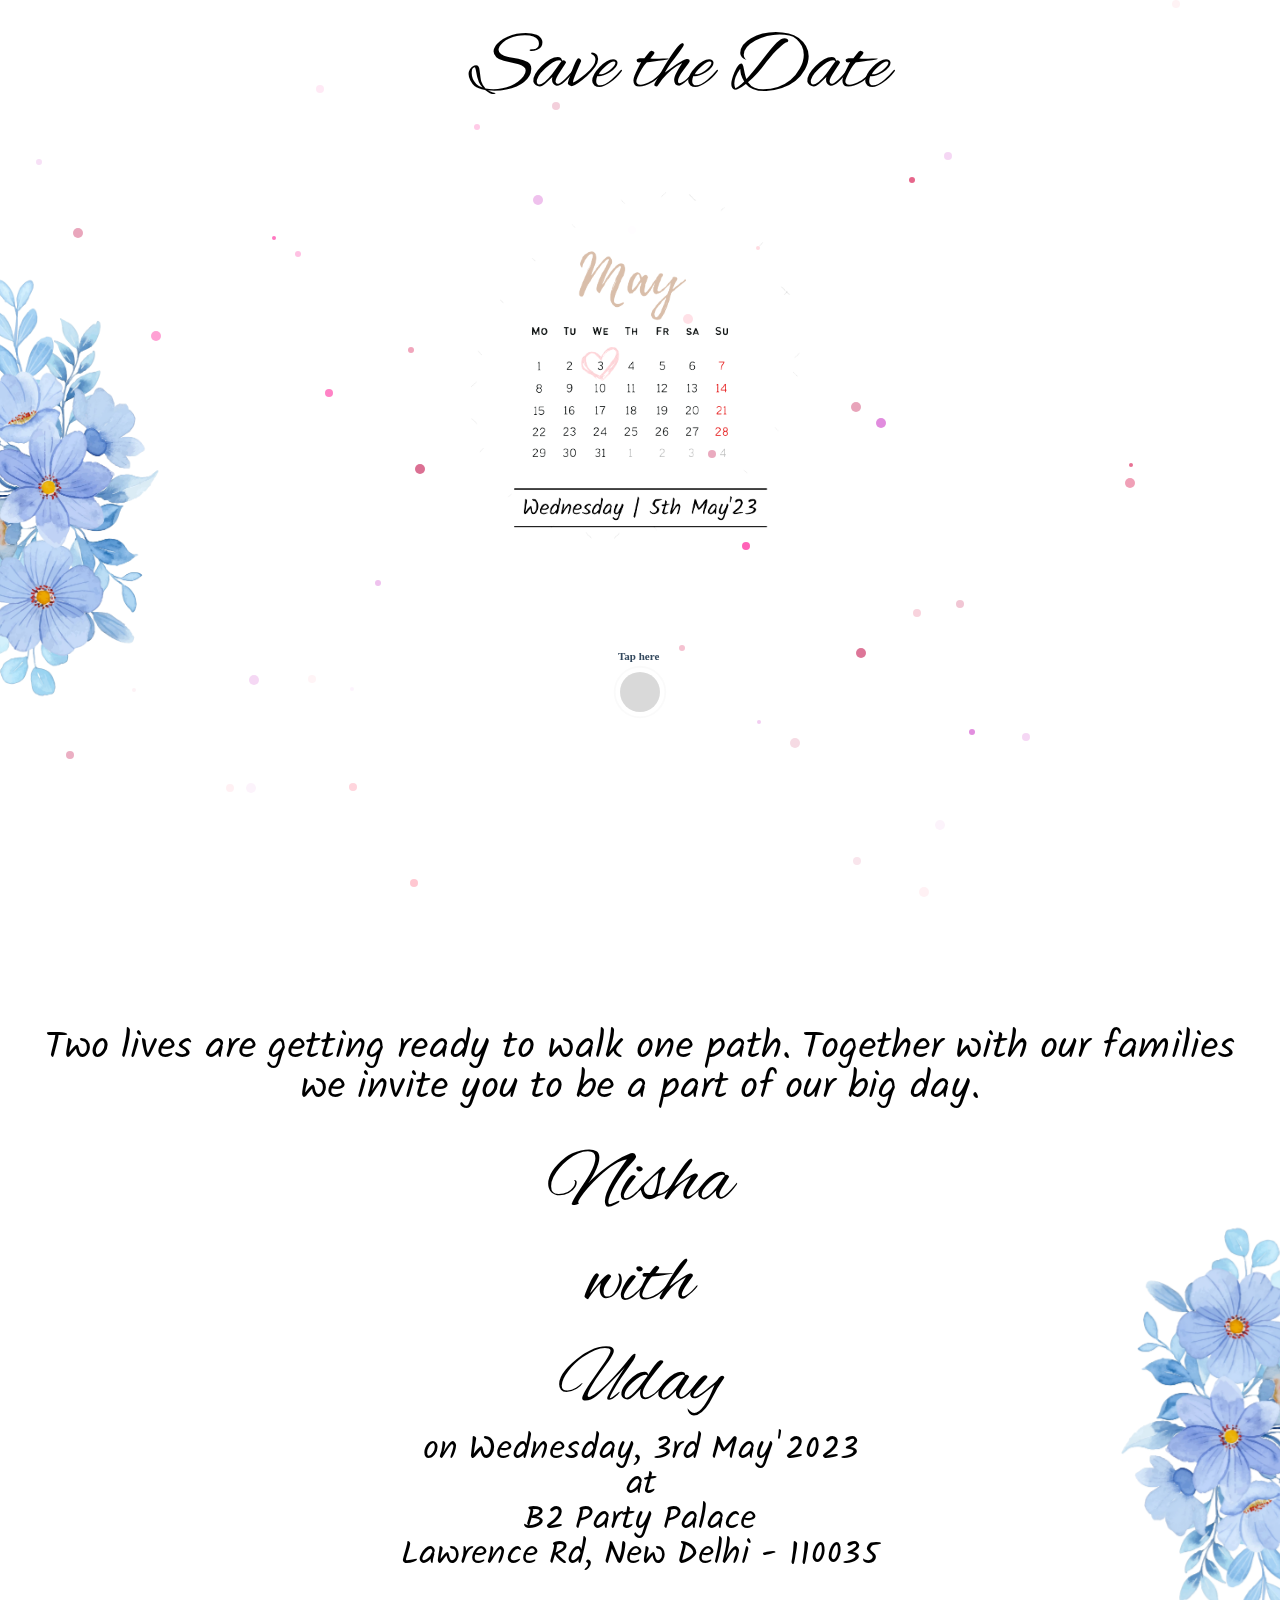
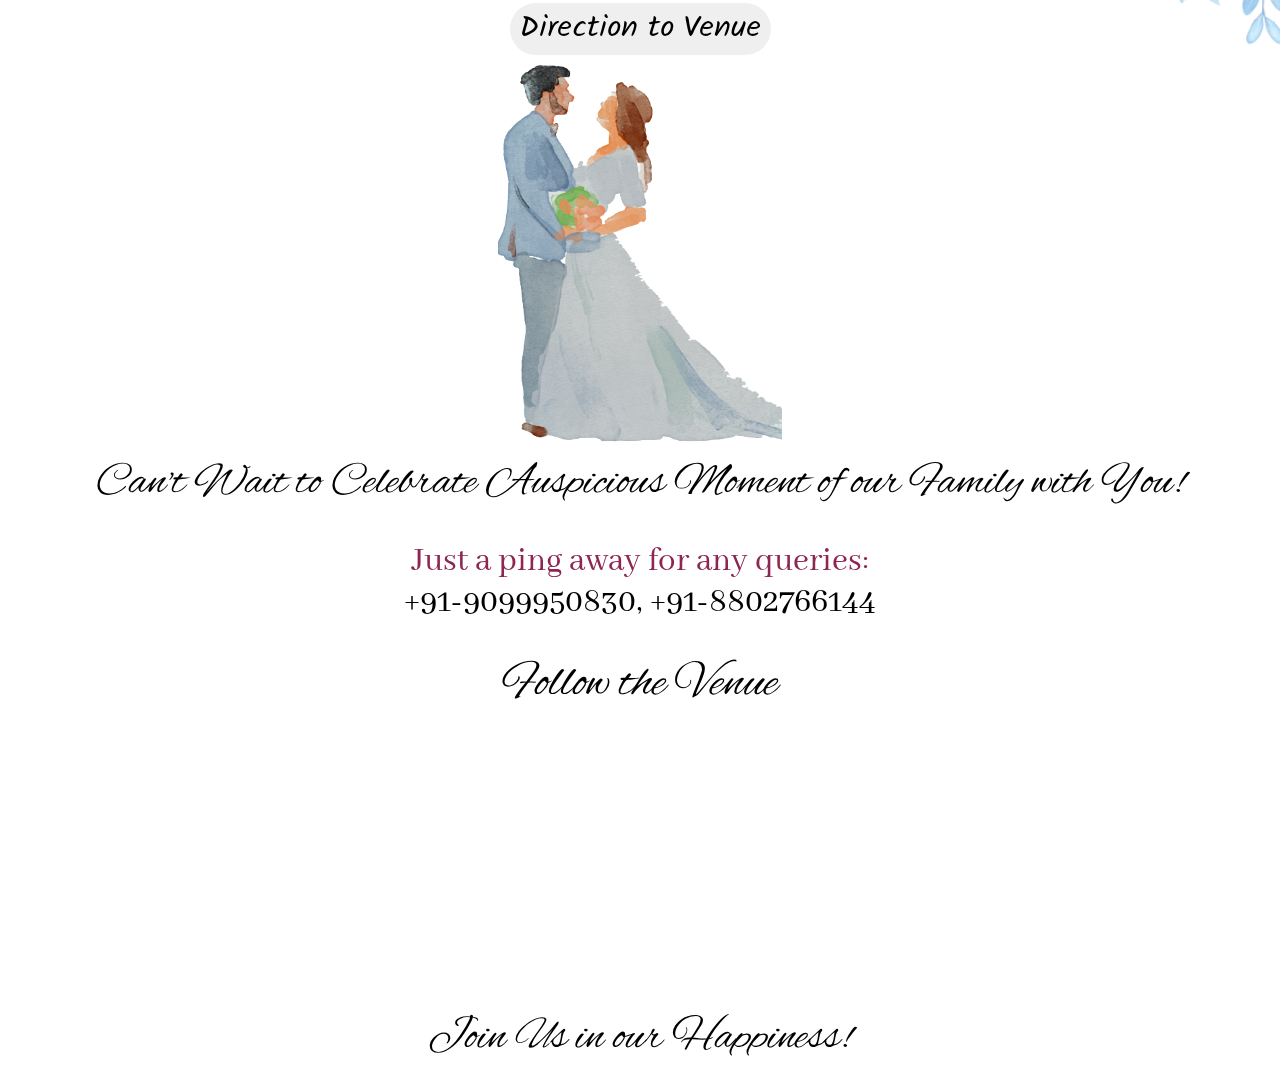
==== index.html @ 8abac155 "Add files via upload" ====
<html lang="en">
<head>
    <meta charset="UTF-8">
    <meta http-equiv="X-UA-Compatible" content="IE=edge">
    <meta name="viewport" content="width=device-width, initial-scale=1" />
   <meta property="og:image" content="https://raw.githubusercontent.com/Shitijdua/kanika-amber/main/couple-image-new.jpeg" />

    <link rel="stylesheet" href="style.css">
    <link rel="stylesheet" href="https://cdnjs.cloudflare.com/ajax/libs/font-awesome/4.7.0/css/font-awesome.min.css">
    <link rel="icon" type="image/x-icon" href="favicon.png">

    <title>Wedding Invitation - Uday & Nisha | May 3</title>

</head>
<body>

   <!-- <audio id="myaudio" class="audio" autoplay src="Kesariya-withoutdialogue.mp3" type = "mp3" > </audio> -->

<canvas id="world" style="z-index: -1; height:100vh;"></canvas>
<div class="container" style="position: absolute; top: 0;">

    <div class="main">
        <img class="f1" src="flowral.png" alt="">
        <img class="f2" src="flowral.png" alt="">
        
        <div class = "full-screen">
            <br>
            <br>
            <br>
            <div class="save-the-date">Save the Date</div> 
            <img class="calendar" src="may.png" width="1000"></img>
            <div>
                <a href="#twoLives">
                    <svg version="1.1" style="width: 80px; height: auto; margin-top: 1.5rem;"
                        xmlns="http://www.w3.org/2000/svg" xmlns:xlink="http://www.w3.org/1999/xlink" xmlns:a="http://ns.adobe.com/AdobeSVGViewerExtensions/3.0/"
                        x="0px" y="0px" width="400px" height="500px" viewBox="0 0 400 500" style="enable-background:new 0 0 455 455;"
                        xml:space="preserve">
                    <style type="text/css">
                        .st0{opacity:0.15;fill:#000}
                        .st1{opacity:0.15;fill:none;stroke:#000000;stroke-width:10;stroke-miterlimit:10;}
    
                    .text {
                    animation: bounce 1s linear infinite;
                    }
    
                    @keyframes bounce {
                    10% {
                        transform: translateY(-10px)
                    }
                    70% {
                        transform: translateY(0)
                    }
                    }
    
                    </style>
                    <defs>
                    </defs>
                    <circle class="st0" cx="200" cy="230" r="100"/>
                    <circle class="st1" cx="200" cy="230" r="105">
                            <animate attributeName="r" from="105" to="130" begin="0s" dur="1s" repeatCount="indefinite"/>
                            <animate attributeName="opacity"
                                from="0.15"
                                to="0"
                                dur="1s"
                                begin="0s"
                                repeatCount="indefinite"
                                fill="freeze" 
                                id="circ-anim"
                        />
                    </circle>
                    <text class="text" x="90" y="70" 
                            style="fill: #34495e;"
                            font-family="Helvetica Neue" 
                            font-weight="bold"
                            font-size="55">
                        Tap here
                    </text>
                    </svg>
                </a>
            </div>
        </div>


        <div class="two-lives" id="twoLives" style="margin-top: 16rem;">
            <p style="padding: 2%;" class="walk">Two lives are getting ready to walk one path. Together with our families we invite you to be a part of our big day.</p> <br>
            
            <div >
                <div class="groom-and-bride">Nisha</div>
                <div class="groom-and-bride" >with</div> 
                <div class="groom-and-bride">Uday</div></div> <br>
            
            <div class="loc">
                <p class="date-loc">on Wednesday, 3rd May'2023</p> <br>
                <p class="at">at</p> <br>
                <p class="banquet">B2 Party Palace</p>
                <p class="banquet">Lawrence Rd, New Delhi - 110035</p>
                <a href = "https://goo.gl/maps/zfRZH5pbHFaQh6pB6" target="_blank"> <button class="download-invitation">Direction to Venue</button></a> 
            </div>
        </div>
        

        <div>
            <div class="couple-image-and-text"></div>
            <img class="couple-img" src="couple-nobg.png" alt="">
            <div><span class="celebrate">Can't Wait to Celebrate Auspicious Moment of our Family with You!</span></div>
        
            <div class="ping-and-mob"> <br><br>
                <span class="ping">Just a ping away for any queries:</span> <br><br>
                <span class="mob"><a href = "tel:9099950830">+91-9099950830</a>, <a href = "tel:8802766144">+91-8802766144</a></span>
            </div>
        
        
            <div class="follow-the-venue">
                <div class="heading">Follow the Venue </div>
                <iframe src="https://www.google.com/maps/embed?pb=!1m18!1m12!1m3!1d3500.2308329483344!2d77.14496131474615!3d28.682740788558274!2m3!1f0!2f0!3f0!3m2!1i1024!2i768!4f13.1!3m3!1m2!1s0x390d03b4d8ebf6db%3A0x9a99332c754132c2!2sB2%20Party%20Palace!5e0!3m2!1sen!2sin!4v1680636793071!5m2!1sen!2sin" width="300" height="250" style="border:0;" allowfullscreen="" loading="lazy" referrerpolicy="no-referrer-when-downgrade"></iframe>
                <span class="happiness">Join Us in our Happiness!</span>
            </div> 
        </div>

    </div>
</div>



<script src="index.min.js"></script>

<script>


(function() {
  var COLORS, Confetti, NUM_CONFETTI, PI_2, canvas, confetti, context, drawCircle, i, range, resizeWindow, xpos;

  NUM_CONFETTI = 50;

  COLORS = [[218, 112, 214], [222, 49, 99], [219,112,147], [255,20,147], [255,192,203]];

  PI_2 = 2 * Math.PI;

  canvas = document.getElementById("world");

  context = canvas.getContext("2d");

  window.w = 0;

  window.h = 0;

  resizeWindow = function() {
    window.w = canvas.width = window.innerWidth;
    return window.h = canvas.height = window.innerHeight;
  };

  window.addEventListener('resize', resizeWindow, false);

  window.onload = function() {
    return setTimeout(resizeWindow, 0);
  };

  range = function(a, b) {
    return (b - a) * Math.random() + a;
  };

  drawCircle = function(x, y, r, style) {
    context.beginPath();
    context.arc(x, y, r, 0, PI_2, false);
    context.fillStyle = style;
    return context.fill();
  };

  xpos = 0.5;

  document.onmousemove = function(e) {
    return xpos = e.pageX / w;
  };

  window.requestAnimationFrame = (function() {
    return window.requestAnimationFrame || window.webkitRequestAnimationFrame || window.mozRequestAnimationFrame || window.oRequestAnimationFrame || window.msRequestAnimationFrame || function(callback) {
      return window.setTimeout(callback, 1000 / 60);
    };
  })();

  Confetti = (function() {
    function Confetti() {
      this.style = COLORS[~~range(0, 5)];
      this.rgb = "rgba(" + this.style[0] + "," + this.style[1] + "," + this.style[2];
      this.r = ~~range(2, 6);
      this.r2 = 2 * this.r;
      this.replace();
    }

    Confetti.prototype.replace = function() {
      this.opacity = 0;
      this.dop = 0.03 * range(1, 4);
      this.x = range(-this.r2, w - this.r2);
      this.y = range(-20, h - this.r2);
      this.xmax = w - this.r;
      this.ymax = h - this.r;
      this.vx = range(0, 2) + 8 * xpos - 5;
      return this.vy = 0.7 * this.r + range(-1, 1);
    };

    Confetti.prototype.draw = function() {
      var _ref;
      this.x += this.vx;
      this.y += this.vy;
      this.opacity += this.dop;
      if (this.opacity > 1) {
        this.opacity = 1;
        this.dop *= -1;
      }
      if (this.opacity < 0 || this.y > this.ymax) {
        this.replace();
      }
      if (!((0 < (_ref = this.x) && _ref < this.xmax))) {
        this.x = (this.x + this.xmax) % this.xmax;
      }
      return drawCircle(~~this.x, ~~this.y, this.r, this.rgb + "," + this.opacity + ")");
    };

    return Confetti;

  })();

  confetti = (function() {
    var _i, _results;
    _results = [];
    for (i = _i = 1; 1 <= NUM_CONFETTI ? _i <= NUM_CONFETTI : _i >= NUM_CONFETTI; i = 1 <= NUM_CONFETTI ? ++_i : --_i) {
      _results.push(new Confetti);
    }
    return _results;
  })();

  window.step = function() {
    var c, _i, _len, _results;
    requestAnimationFrame(step);
    context.clearRect(0, 0, w, h);
    _results = [];
    for (_i = 0, _len = confetti.length; _i < _len; _i++) {
      c = confetti[_i];
      _results.push(c.draw());
    }
    return _results;
  };

  step();

}).call(this);


var audio = new Audio;
var flag = 0;
audio.src = "Kesariya-withoutdialogue.mp3";

document.addEventListener("click", function() {
    console.log("Playing song");
    if(flag == 0) {
    audio.play();
    flag = 1;
    }
    else {
        audio.pause();
        flag = 0
    } 
})
</script>

</body>
</html>
---- style.css ----
* {
    margin: 0;
    padding: 0; 
   
}

html{
    scroll-behavior: smooth;
}

body {
    position: relative;
    min-width: 100vw !important;
    width: 100vw !important;
}

a {
    color: black;
}

.main {
    margin-left: auto;
   margin-right: auto;
   text-align: center;
}


.top-left {
    position: absolute;
    top: 8px;
    left: 16px;
}


.date {
    display: none;
}

.f1 {
    position: absolute;
    top: -400px;
    left: -500px;
    transform: scale(0.3);
}

.f2 {
    overflow-x: hidden;
    position: absolute;
    top: 775px;
    right: -500px;
    transform: scale(-0.3);
    z-index: -1;
}



br {
    display: none;
}

.curve-text {
    display: none!important;
    width: 0%;
}

.curve-text-desktop {
    font-family: 'Alex Brush';
}

.calendar  {

    width: 1050px;
    height: 400px;
    /* margin-top: -500px; */
}

.calendarrr-div{
    position: absolute; 
    left: 2rem; 
    top: 0; 
    margin-top: 5rem;
}
.calendarrr{
    width: 90vw;
}

.calendar {
    max-width: 800px;
    width: 80vw;
    height: auto;
}

.celebrate {
    font-family: 'Alex Brush';
    font-size: 45px;
    margin-bottom: 20px;
}

.location {
    margin-top: -120px;
    margin-bottom: -140px;
}

.holding-hand {
    margin-top: -100px;
    margin-bottom: -130px;
}

@font-face {
    font-family: 'Anastasia Script';
    src: url('font/anastasia_script/Anastasia.ttf');
    font-weight: normal;
    font-style: normal;

}

@font-face {
    font-family: 'Kalam';
    src: url('font/kalam/Kalam-Regular.ttf');
    font-weight: normal;
    font-style: normal;

}


@font-face {
    font-family: 'Abhaya Libre';
    src: url('font/Abhaya_Libre/AbhayaLibre-Regular.ttf');
    font-weight: normal;
    font-style: normal;

}

@font-face {
    font-family: 'Alex Brush';
    src: url('font/Alex_Brush/AlexBrush-Regular.ttf');
    font-weight: normal;
    font-style: normal;

}



@font-face {
    font-family: 'Satisfy';
    src: url('font/Satisfy/Satisfy-Regular.ttf');
    font-weight: normal;
    font-style: normal;

}

.amber {
    font-family: 'Abhaya Libre';
}

.wedding-date {

    margin-top: 10px;
    font-size: 40px;
    font-family: 'Kalam';
}

.two-lives .walk {
    font-size: 40px;
    padding-left: 150px;
    padding-right: 150px;
    font-family: 'Kalam';
}
.line {
    margin-top: 10px;
    width: 30%;
    margin-left: auto;
    margin-right: auto;
    display: block;
}

.mt {
    margin-top: 30px;
}

.mb {
    margin-bottom: 20px;
}

.loc .date-loc {
    font-size: 35px;
    font-family: Kalam;
}

.loc .at {
    font-size: 35px;
    font-family: 'Kalam';
}

.loc .banquet {
    font-size: 35px;
    font-family: 'Kalam';
}

.couple-img {
    height: 400px;
/*    
margin-top: 30px;
    margin-bottom: -220px;
*/
}

.groom-and-bride {
    font-family: 'Alex Brush';
    font-size: 80px;
}

 /*.follow-the-venue {
   background: url('elegant-blue.png');
    background-position: cover;
}
*/

div{
    font-family: 'SansationLight';
}

 .img-amber, .img-kanika {
    border-radius: 50%;

}

#world{
    z-index: -1;
}

.occasion {

    font-family: 'Abhaya Libre';
    margin-top: 70px;
    display: flex;
    font-size: 23px;
    flex-direction: column;
    align-items: center;

}

.save-the-date {
    margin-left: 5rem;
    margin-right: auto;
    margin-top: 1rem;
    font-size: 85px;
    font-family: 'Alex Brush';
}

#my-canvas {
    position: absolute;
}

.flower {
    margin-top: -100px;
    margin-bottom: -300px;
}
.hands {
    display: block;
    margin-left: auto;
    margin-right: auto;
}
/*
.details {
    background-image: url("empty-blue.png");
    
    background-repeat: no-repeat;
    background-position: -50 100;
    text-align: center;
    margin-top: 20px;
}
*/
.married {
    margin-top: -100px;
    font-family: 'Abhaya Libre';
    font-size: 50px;
    margin-bottom: 10px;
}

.lunch-and-dancing {
    font-size: 28px;
}

.venue {

    font-size: 41px;
    font-family: 'Abhaya Libre';

}

.lunch-and-dancing {
    margin-top: 50px;
    font-size: 38px;
    margin-bottom: 20px;
    color: #8D2652;
}

p {
    font-family: 'Abhaya Libre';
    font-size: 20px;
}

.heading {
    margin-top: 30px;
    font-size: 50px;
    text-align: center;
    margin-bottom: 30px;
    font-family: 'Alex Brush';
}

.invite {
    font-family: 'Abhaya Libre';
    margin-top: 15px;
    font-size: 35px;
}

.download-invitation {
    font-family: 'Kalam';
    padding: 4px 4px;
    margin-top: 30px;
    padding: 10px 10px;
    border-radius: 30px;
    cursor: pointer;
    font-size: 32px;
    border: none;
    /*
    box-shadow: 0 8px 16px 0 rgba(0,0,0,0.2), 0 6px 20px 0 rgba(0,0,0,0.19);
    background-color: #FED6D9;
    */
}


.download-invitation a {
    text-decoration: none;
    color: black;
}




.row{
    margin-top: 170px;
    padding-left: 150px;
    display: flex;
    align-items: center;
    justify-content: center;
    padding-right: 150px;
    margin-bottom: 10px;
}

.row:after {
    content: "";
    display: table;
     clear: both;
  }

.column {
    float: left;
    width: 30%;
}

#kanikaText {
    font-size: 25px;
    font-family: 'Alex Brush';
}

#amberText {
text-align: center;
margin-left: -130px;
padding: 0;
font-size: 25px;
float: left;
width: 30%;
}

.row2 {
    margin-top: 40px;
}


.ping {
    font-family: 'Abhaya Libre';
    color: #8D2652;
    font-size: 35px;
    display: block;
    margin-top: 30px;
}

.mob {
    font-family: 'Abhaya Libre';
    font-size: 35px;

}



path {
    fill: transparent;
  }
  
  text {
    fill: black;
  }

.mob a {
    color: black;
    text-decoration: none;
}

.names {
    font-family: 'Anastasia Script';
    color: #8D2652;
    font-weight: 100;
}

.happiness {
    display: block;
    font-family: 'Alex Brush';
    margin-top: 15px;
    margin-bottom: -120px;
    font-size: 45px;
}

.fa {
    margin-bottom: 20px;
}

/*.background {
    background: url("indian-wedding-background.webp"); 
    background-repeat: no-repeat;
    position: absolute;
}*/

.division {
    font-family: 'Anastasia Script';
    text-align: center;
    font-size: 60px;
    text-align: center;
    
    align-self: center;
    flex-direction: row;
}

@media (min-width:200px) and (max-width:340px) {

    .f1, .f2 {
        display: none;
    }

    .two-lives .walk {
        font-size: 20px;
        padding-left: 15px;
        padding-right: 15px;
        font-family: 'Kalam';
    }

    .wedding-date {
        font-size: 25px;
    }

    .line {
        width: 85%;
    }


    .download-invitation {
        margin-left: 0px;
    }

    .groom-and-bride {
        margin-top: 15px;
    }

    button.download-invitation a {
        color: black;
    }



}

/*phone*/
@media (min-width:345px) and (max-width:480px) {

    button.download-invitation a {
        color: black;
        z-index:1
    }
    
    body {
        
        overflow-x: hidden;
    }


    
    br {
        display: block;
    }

   

    .two-lives {
        
        font-family: 'Abhaya Libre';
        /* margin-top: -30px; */
    }

    .walk {
        font-family: 'Kalam';
        font-size: 15px;
        padding: 24px;
    }

    .wedding-date {
        font-size: 20px;
    }

     /*.new-background {
        margin-top: -150px;
       background: url("elegant-blue.png");
        background-repeat: no-repeat;
    background-size: 480px 1000px;
    background-position: -50 0;
        
    }
    */
    
    .new-background {
        background: url("empty-blue.png");
    }
    

    .download-invitation {
        padding: 4px 4px;
        margin-top: 10px;
        padding: 10px 10px;
        border-radius: 30px;
        cursor: pointer;
        font-size: 12px;
        border: none;
        box-shadow: 0 8px 16px 0 rgba(0,0,0,0.2), 0 6px 20px 0 rgba(0,0,0,0.19);
        background-color: #FED6D9;
    }

    .couple-img {
        height: 200px;
/*
        margin-left: 10px;
        display: flex;
        justify-content: left;
*/
    }

    .date {
        margin-top: 276px;
        margin-left: 96px;
    }


   
    .loc .date-loc {
        font-size: 17px;
    }

    .loc .at {
        font-size: 15px;
    }


    .loc .banquet {
        font-size: 15px;
    }

    .two-lives .walk {
        font-size: 15px;
        padding: 0;
        margin-top: -30px;
    font-family: 'Kalam';
}
       
    

.line {
    width: 80%;
    margin-left: auto;
    margin-right: auto;
    display: block;
}

.calendar-div{
    margin-top: 5rem;
}
.calendar {
    /* top: 0; */
    /* display: flex; */
    /* left: 50px; */
    align-items: center;
    /* justify-content: center; */
    /* position: absolute; */
    /* height: 60%;
    width: 100%; */
}

.details {
   /* background-image: url("new-flowers.png"); 
   background-repeat: no-repeat;
   background-size: 420px 714px;
   background-position: 0px 9px;*/
    text-align: center;
    content: "";
    
    top: -190px;
    z-index: -1;
   
}

.loc p {
    font-size: 15px;
    font-family: 'Kalam';

}

.date-loc {
    margin-bottom: -20px;
}

.at {
    margin-bottom: -20px;
}

.with {
    font-size: 26px;
}

.groom-and-bride {
    font-size: 50px;
    font-family: "Alex Brush";
}


.img-kanika {

    margin-top: -250px;

    }

    .curve-text {
        display: block;
        width: 100%;

    
    }

    .celebrate {
        font-family: 'Alex Brush';
        font-size: 25px;
        margin-bottom: 20px;
    }
    
    

    .save-the-date {

        font-size: 50px;
        font-family: 'Alex Brush';
    }

    .flower {
        margin-top: 40px;
        height: 200px;
    }

    .division {
        font-size: 40px;
    }

   .follow-the-venue {

       margin-top: 180px;
       cursor: pointer;
   }

   .heading {

       font-size: 45px;
       font-family: 'Alex Brush';
       margin-bottom: 30px;
       margin-top: -140px;

   }

   .map {
       margin-top: -30px;
   }

  

  

 /*body {
    width: 100%;
   background-image: url("newbg.png"); 
    background-position: center;
    background-size: contain;
    background-repeat: no-repeat;
    
}*/

.download-invitation {
    margin-bottom: 40px;
    z-index: 2;


}


.row .column p {
    padding-left: 40px;
    padding-right: 40px;
}

#amberText {
    text-align: center!important;
    padding: 0;
    float: none;
    font-size: 23px;
    margin: 0;
    font-family: Verdana, Geneva, Tahoma, sans-serif;
    width: 100%;
    }

.names {
    margin-top: -30px;
    font-size: 36px;
    font-family: 'Anastasia Script';
    
}

.married {
    margin-top: -130px;
    font-size: 25px;
}

.venue {
    margin-top: -30px;
    font-size: 25px;
    padding: 0px;
}

.lunch-and-dancing {
    font-size: 23px;
}

.invite {
    font-size: 20px;
    margin-left: 15px;
    margin-right: 15px;
    padding: 10px;
}


.row {
    width: 100%;
    flex-flow: column-reverse;
    padding: 0;
}

.amber {
    flex-direction: column;
}


.column {
    width: 100%;
}

.img-amber {
   position: relative;
}

.img-kanika {
    margin-top: -60px;
    margin-bottom: 20px;
    padding: 0;
}

.occasion {
    margin-left: 120px;
    margin-top: -150px;
    text-align: center;
    padding-left: 30px;
    padding-right: 30px;
}

.ping {
    font-size: 18px;
    margin-bottom: -25px;
}

.mob {
    font-size: 16px;
}

.happiness {
    margin-top: 40px;
    font-size: 35px;
    margin-bottom: -100px;
}



}
/*ipad*/
@media screen and (min-width: 768px) {


    .amber {
        font-family: 'Abhaya Libre';
    }
    
    .row {
    text-align: center;
    justify-content: space-between;
    padding: 0;
    display: flex;
    align-items: center;
    justify-content: center;
 
    }


    .celebrate {
        text-align: center;
        margin-top: -60px;
    }

    .img-kanika {
        margin-top: -20px;
        margin-right: -100px;
    }

     .img-amber {
        text-align: center;
        margin-top: 30px;
        width: 300px;
        margin-left: -350px;
        height: 250px;
        font-family: Verdana, Geneva, Tahoma, sans-serif;
        border-radius: 50%;
    }

  

}

/*desktop*/
@media screen and (min-width: 864px) {

   
   


    .img-kanika {
        margin-top: 0px;
        margin-right: -100px;
    }

     .img-amber {
        text-align: center;
        margin-top: 0px;
        width: 300px;
        margin-left: -150px;
        height: 250px;
        font-family: Verdana, Geneva, Tahoma, sans-serif;
        border-radius: 50%;
    }


}


@media screen and (max-width: 330px) {

    


    .new-background {
        margin-top: -132px;
       
    }

    .couple-img {
        margin-top: 170px;
    }

    .download-invitation {
        margin-left: 0;
    }

    .two-lives .walk {
            font-size: 16px;
            /* padding-left: 150px; */
            /* padding-right: 150px; */
            font-family: 'Kalam';
            padding-left: 10px;
            padding-right: 10px;
            margin-bottom: 30px;
       
    }

}

@media (min-width:320px)  { 
    .f1 {
        position: absolute;
        top: -840px;
        left: -520px;
        transform: scale(0.16);
	z-index: 1;
    }
    
    .f2 {
        position: absolute;
        top: 100px;
        right: -520px;
        transform: scale(-0.15);
    	z-index: 1;
    }
    .calendarrr{
        width: 90vw;
    }
}


@media (min-width:481px)  { 
    .f1 {
        position: absolute;
        top: -650px;
        left: -500px;
        transform: scale(0.18);
        z-index: 1;
    }
   
    .f2 {
        position: absolute;
        top: 10px;
        right: -550px;
        transform: scale(-0.18);
        z-index: 1;
    }
    .calendar {
        width: 500px;
        height: 500px;
        transform: scale(0.74);
    }
    .calendarrr{
        width: 70vw;
    }
}

@media (min-width:641px)  { 
    .f1 {
        position: absolute;
        top: -500px;
        left: -500px;
        transform: scale(0.22);
        z-index: 1;
    }
   
    .f2 {
        position: absolute;
        top: 350px;
        right: -630px;
        transform: scale(-0.22);
        z-index: 1;
    }
    .calendar {
        width: 500px;
        height: 500px;
        transform: scale(0.74);
    }
    .calendarrr{
        width: 40vw;
    }
 }

 @media (min-width:961px)  { 
    .f1 {
        position: absolute;
        top: -500px;
        left: -500px;
        transform: scale(0.22);
        z-index: 1;
    }
  
    .f2 {
        position: absolute;
        top: 450px;
        right: -500px;
        transform: scale(-0.22);
        z-index: 1;
    }
    .calendar {
        width: 500px;
        height: 500px;
        transform: scale(0.74);
    }

    .calendarrr{
        width: 30vw;
    }
 }
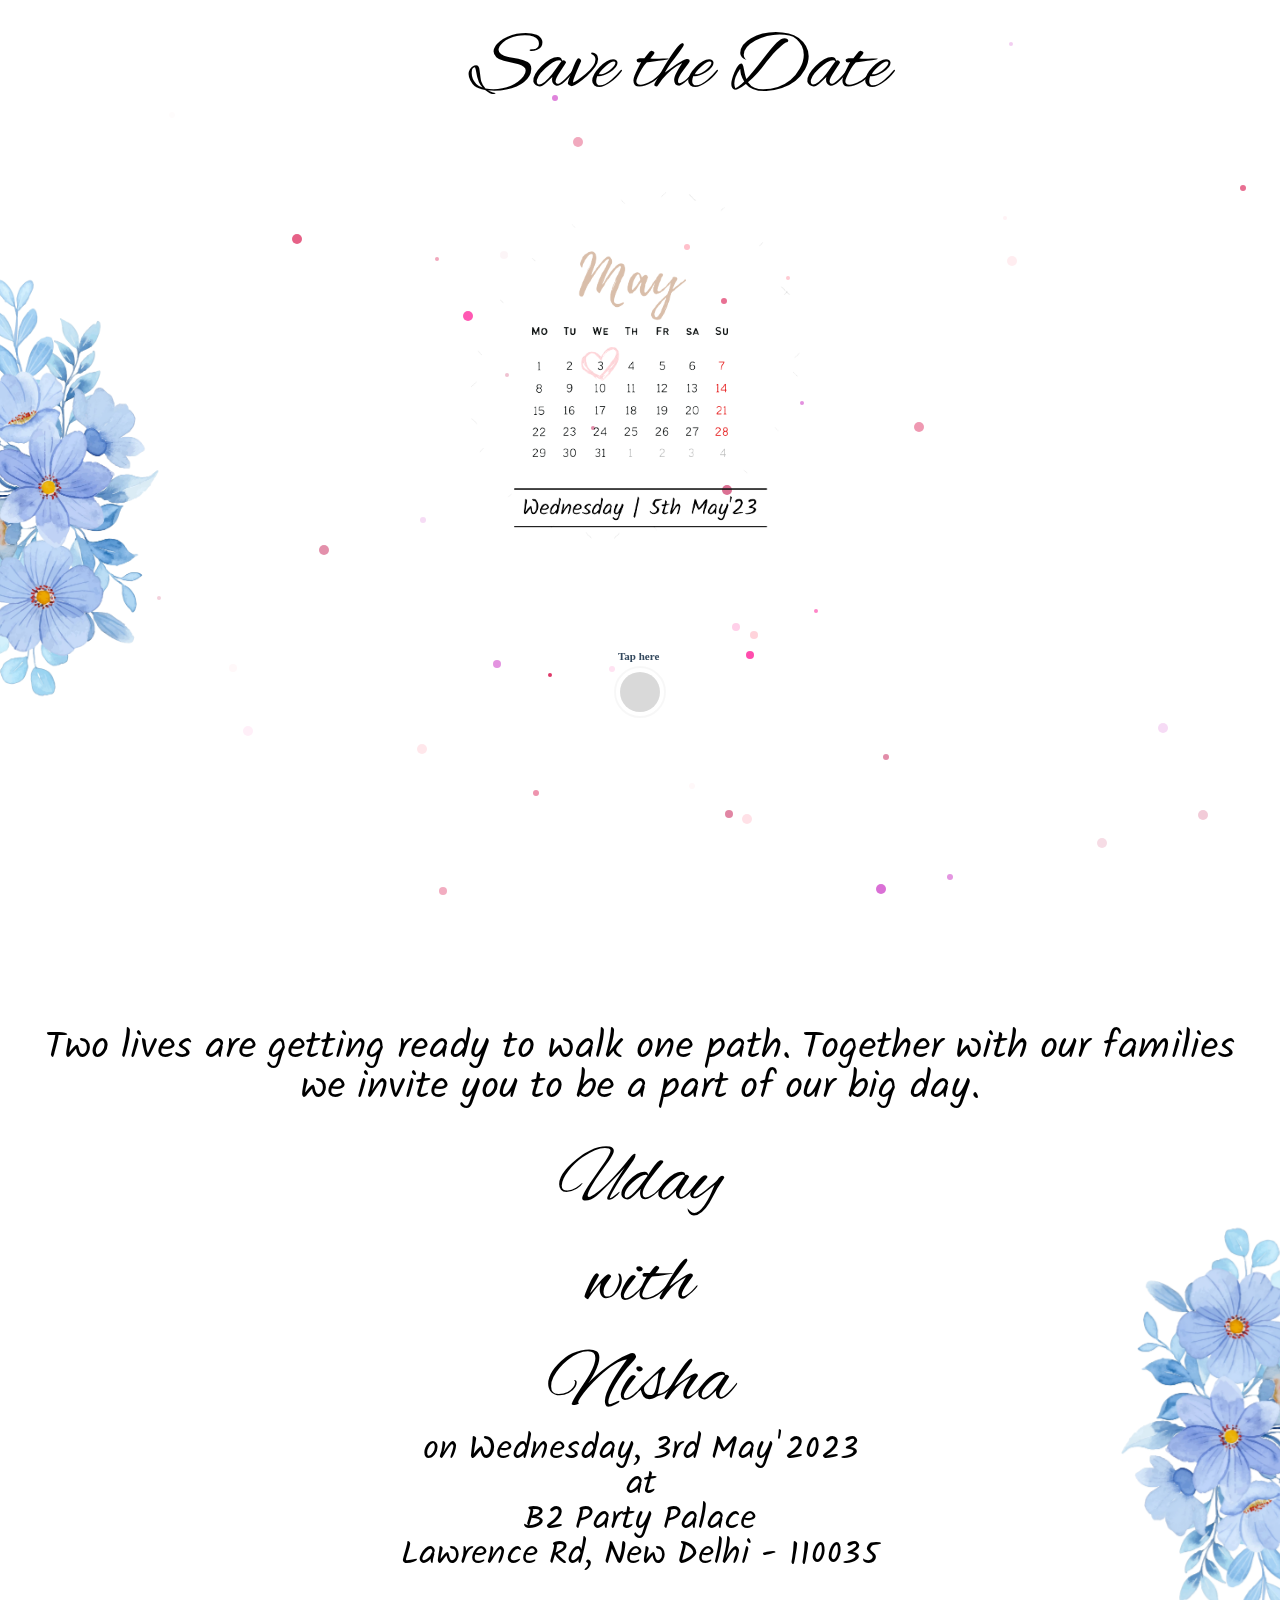
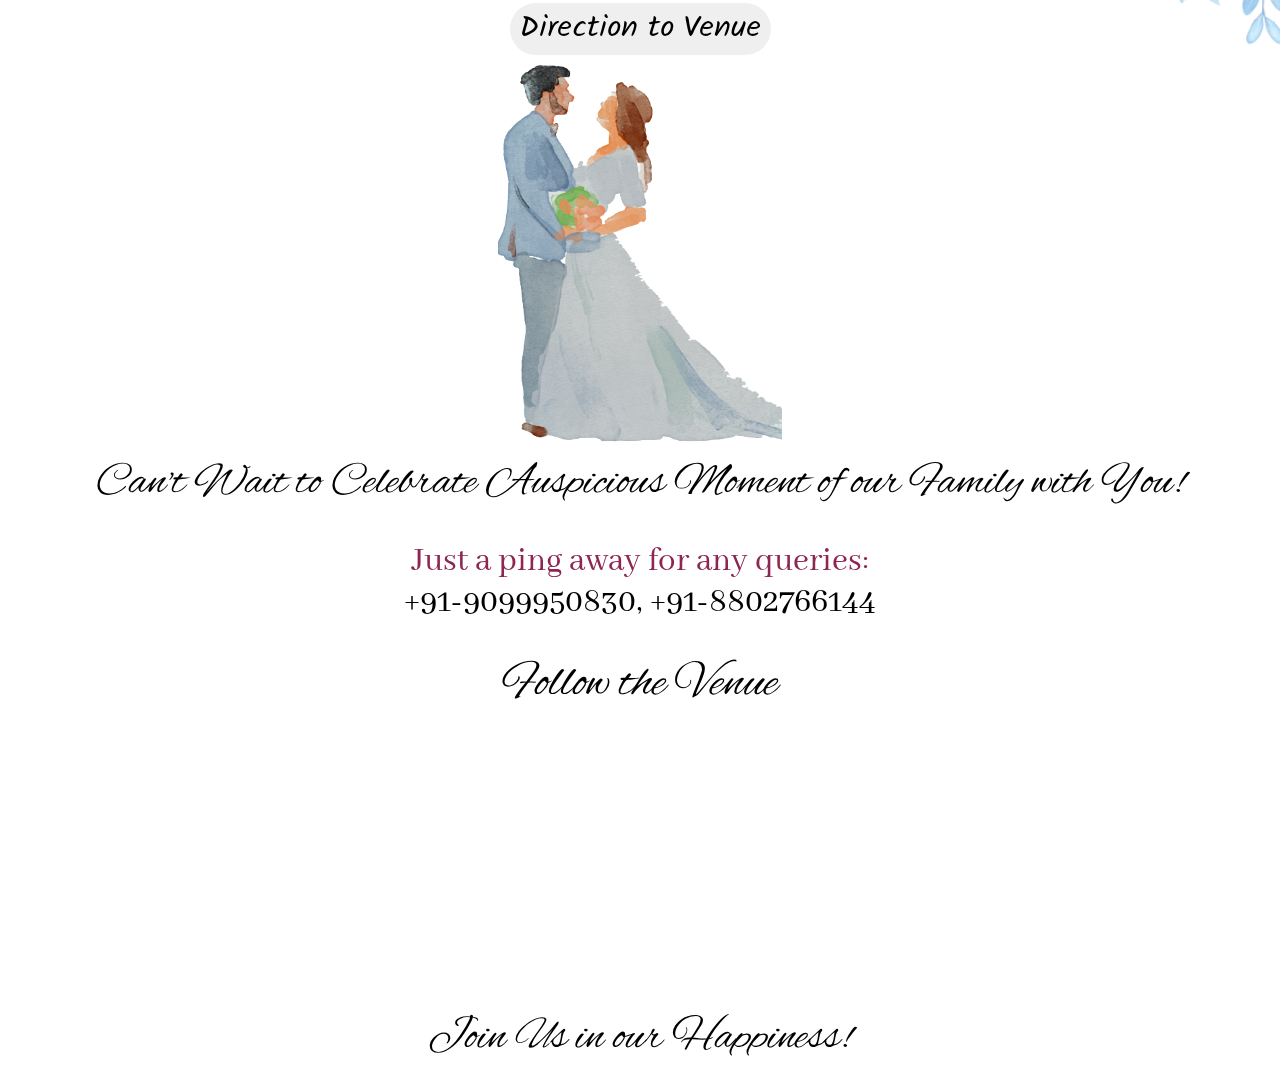
==== commit c57851ac: "Update index.html" ====
--- a/index.html
+++ b/index.html
@@ -28,7 +28,7 @@
             <br>
             <br>
             <div class="save-the-date">Save the Date</div> 
-            <img class="calendar" src="may.png" width="1000"></img>
+            <img class="calendar" src="may.png"></img>
             <div>
                 <a href="#twoLives">
                     <svg version="1.1" style="width: 80px; height: auto; margin-top: 1.5rem;"
@@ -85,9 +85,9 @@
             <p style="padding: 2%;" class="walk">Two lives are getting ready to walk one path. Together with our families we invite you to be a part of our big day.</p> <br>
             
             <div >
-                <div class="groom-and-bride">Nisha</div>
+                <div class="groom-and-bride">Uday</div>
                 <div class="groom-and-bride" >with</div> 
-                <div class="groom-and-bride">Uday</div></div> <br>
+                <div class="groom-and-bride">Nisha</div></div> <br>
             
             <div class="loc">
                 <p class="date-loc">on Wednesday, 3rd May'2023</p> <br>
@@ -248,7 +248,7 @@
 
 var audio = new Audio;
 var flag = 0;
-audio.src = "Kesariya-withoutdialogue.mp3";
+audio.src = "Ranjha.mp3";
 
 document.addEventListener("click", function() {
     console.log("Playing song");
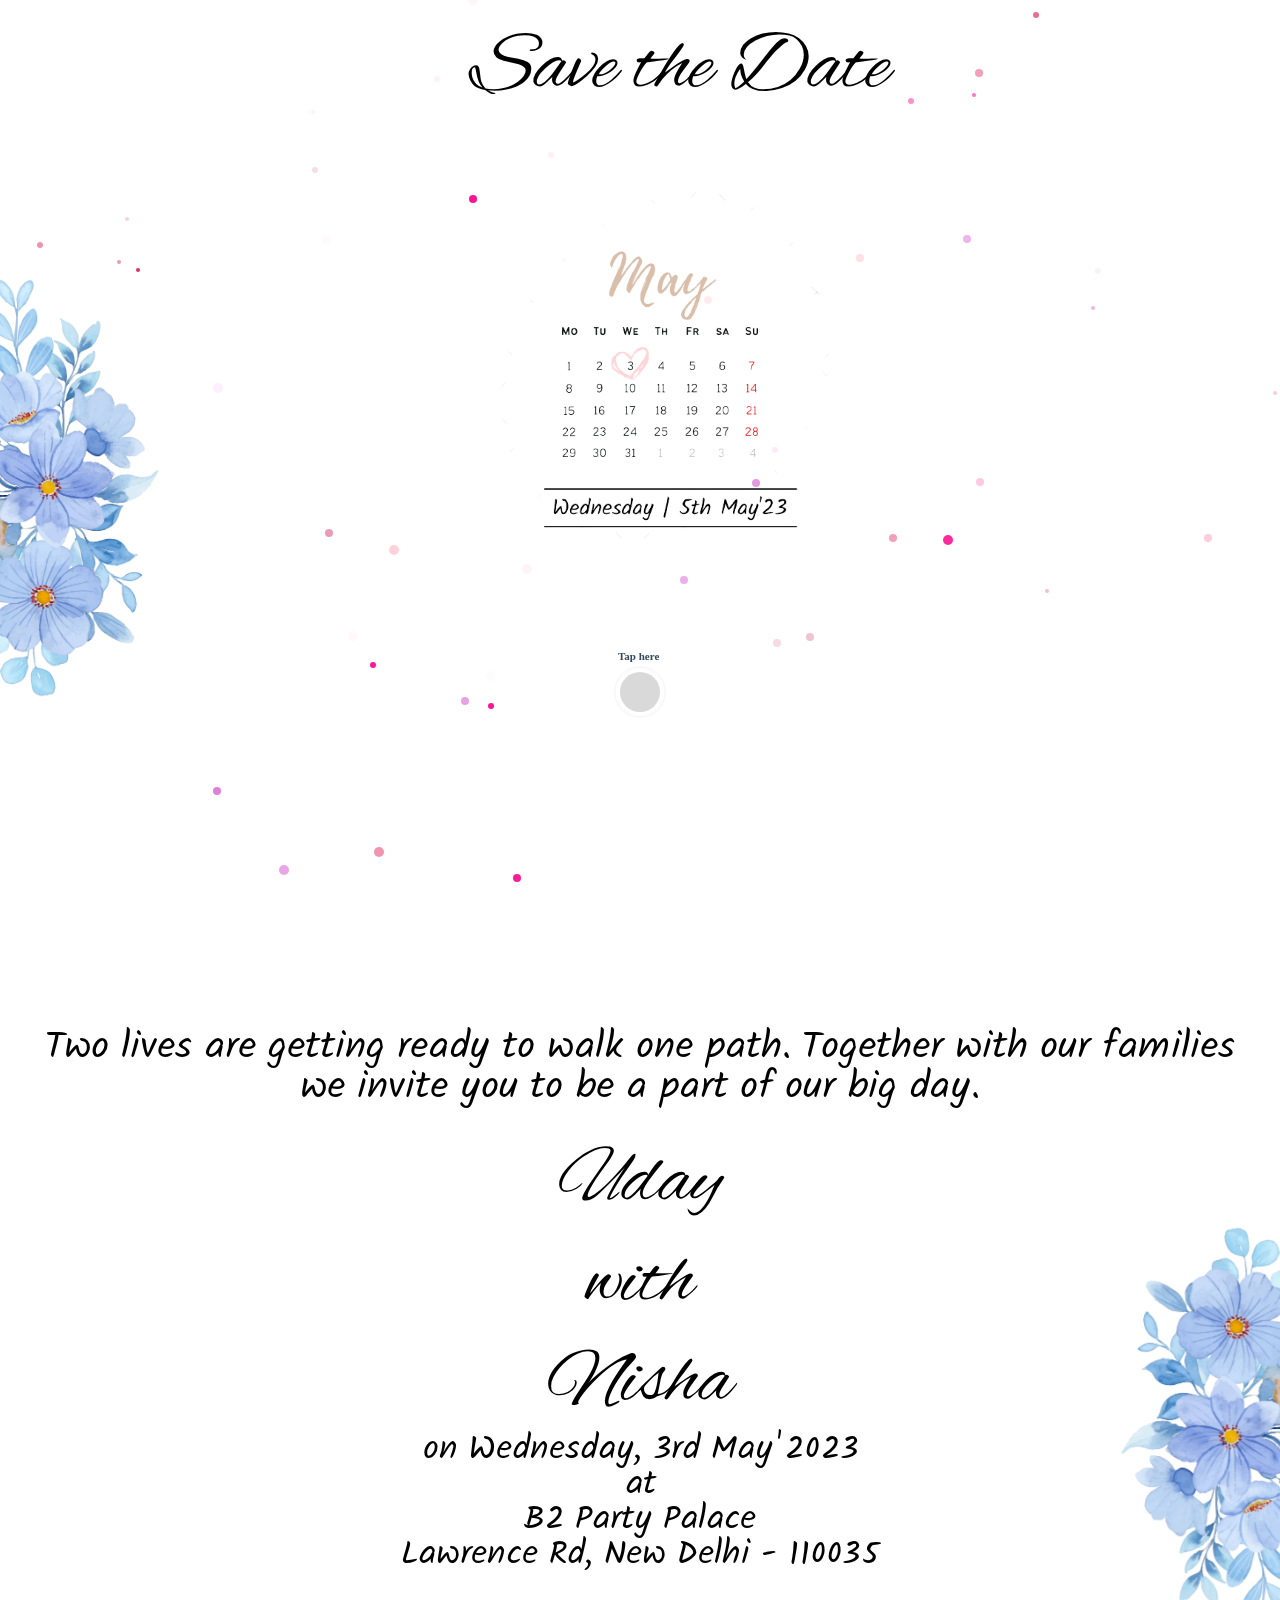
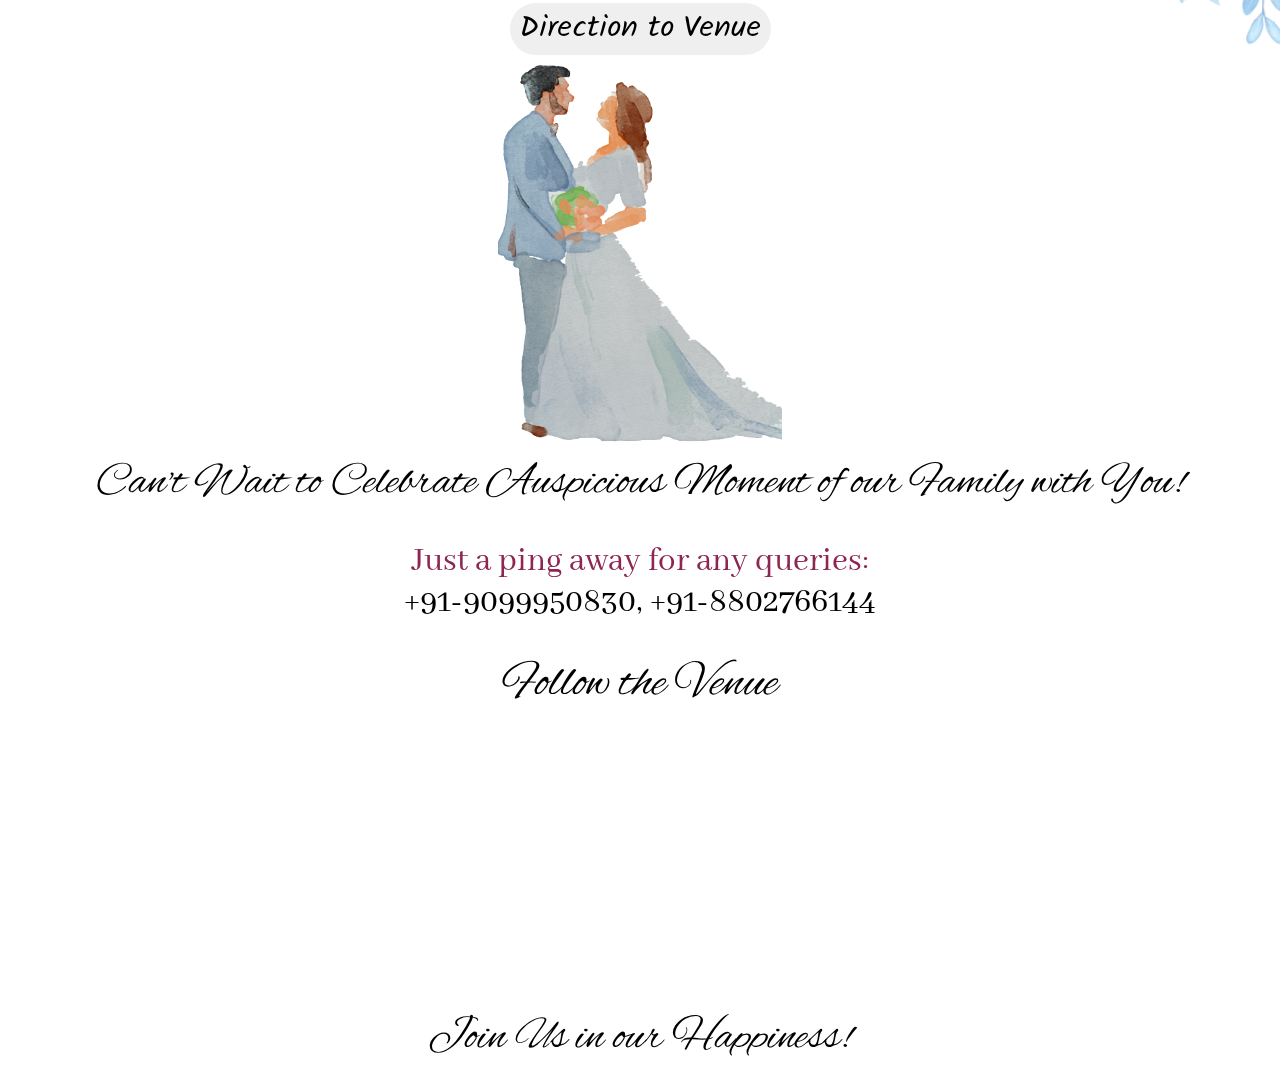
==== commit a8dc6970: "Update index.html" ====
--- a/index.html
+++ b/index.html
@@ -3,7 +3,7 @@
     <meta charset="UTF-8">
     <meta http-equiv="X-UA-Compatible" content="IE=edge">
     <meta name="viewport" content="width=device-width, initial-scale=1" />
-   <meta property="og:image" content="https://raw.githubusercontent.com/Shitijdua/kanika-amber/main/couple-image-new.jpeg" />
+   <meta property="og:image" content="https://raw.githubusercontent.com/Shitijdua/uday-nisha/main/uday-nisha.jpeg" />
 
     <link rel="stylesheet" href="style.css">
     <link rel="stylesheet" href="https://cdnjs.cloudflare.com/ajax/libs/font-awesome/4.7.0/css/font-awesome.min.css">
--- a/style.css
+++ b/style.css
@@ -68,12 +68,6 @@
     font-family: 'Alex Brush';
 }
 
-.calendar  {
-
-    width: 1050px;
-    height: 400px;
-    /* margin-top: -500px; */
-}
 
 .calendarrr-div{
     position: absolute; 
@@ -87,8 +81,9 @@
 
 .calendar {
     max-width: 800px;
-    width: 80vw;
+    width: 90vw;
     height: auto;
+    margin-left: 60px;
 }
 
 .celebrate {
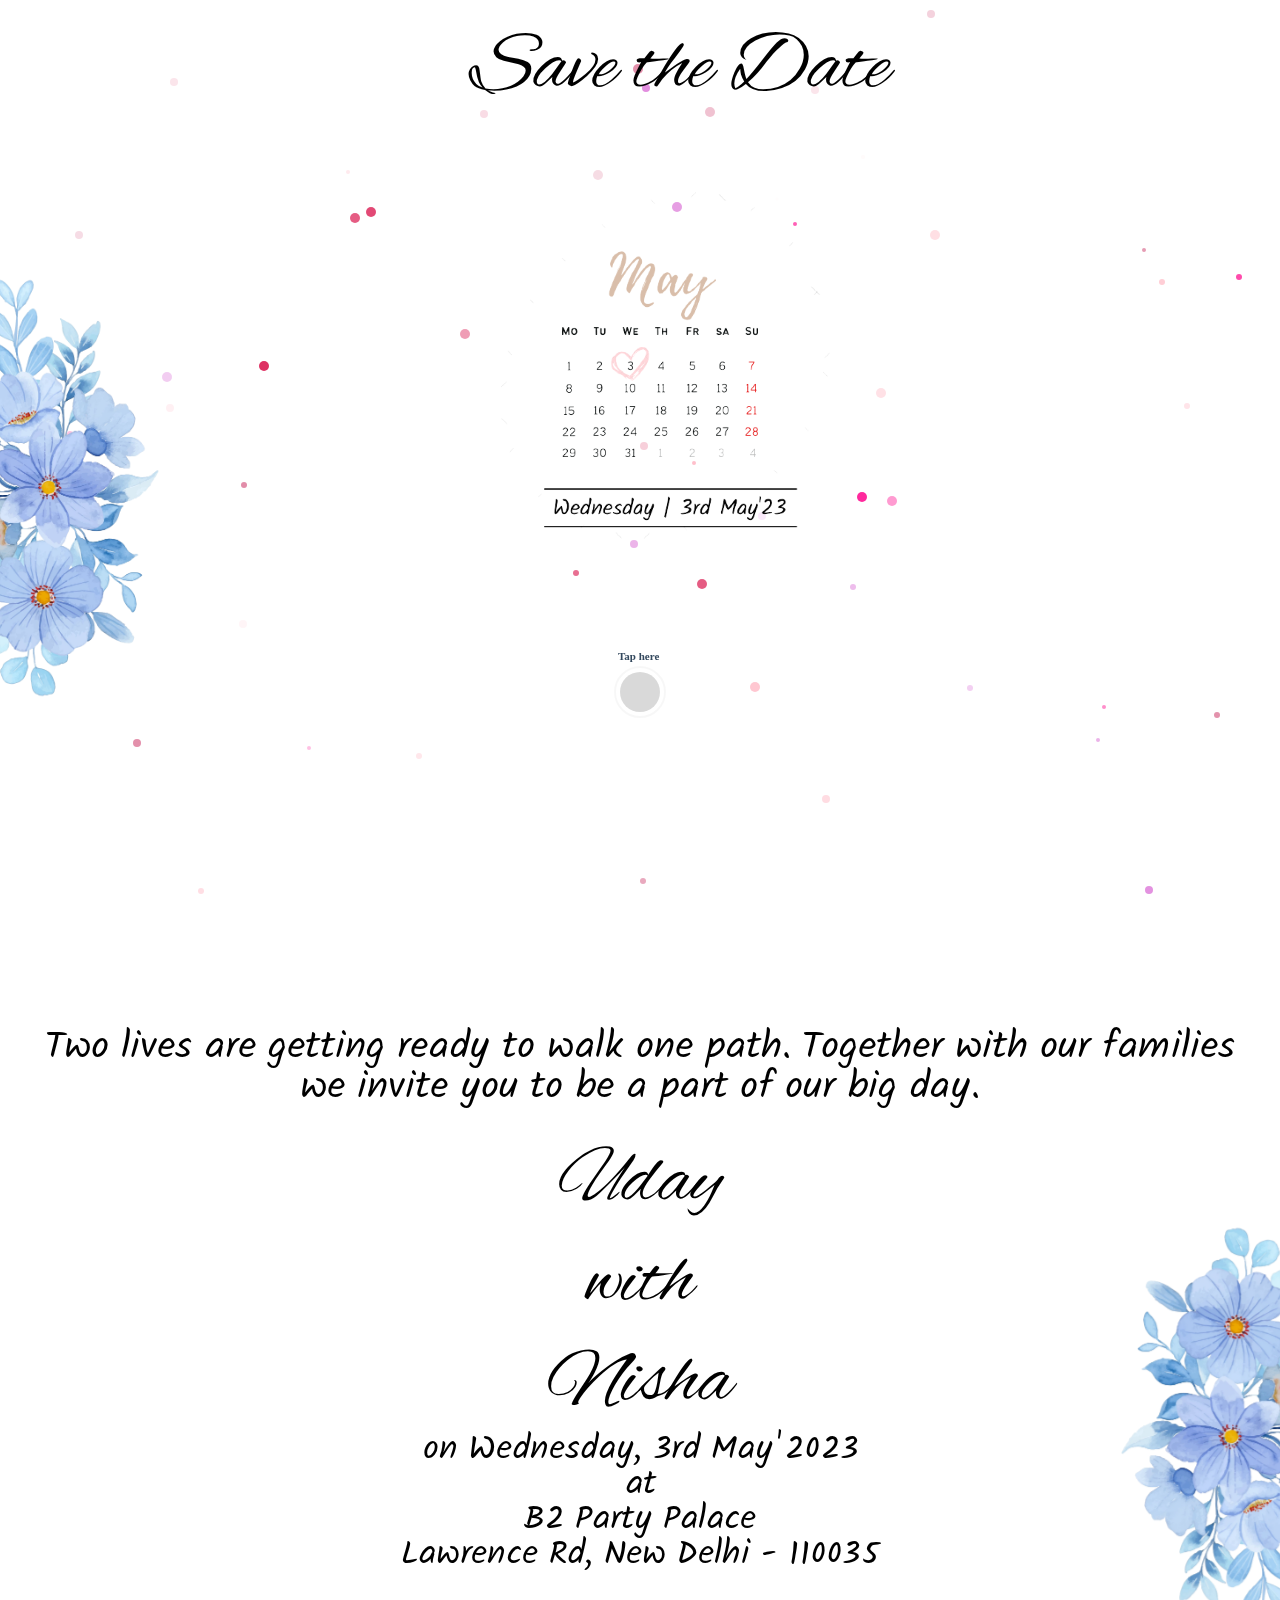
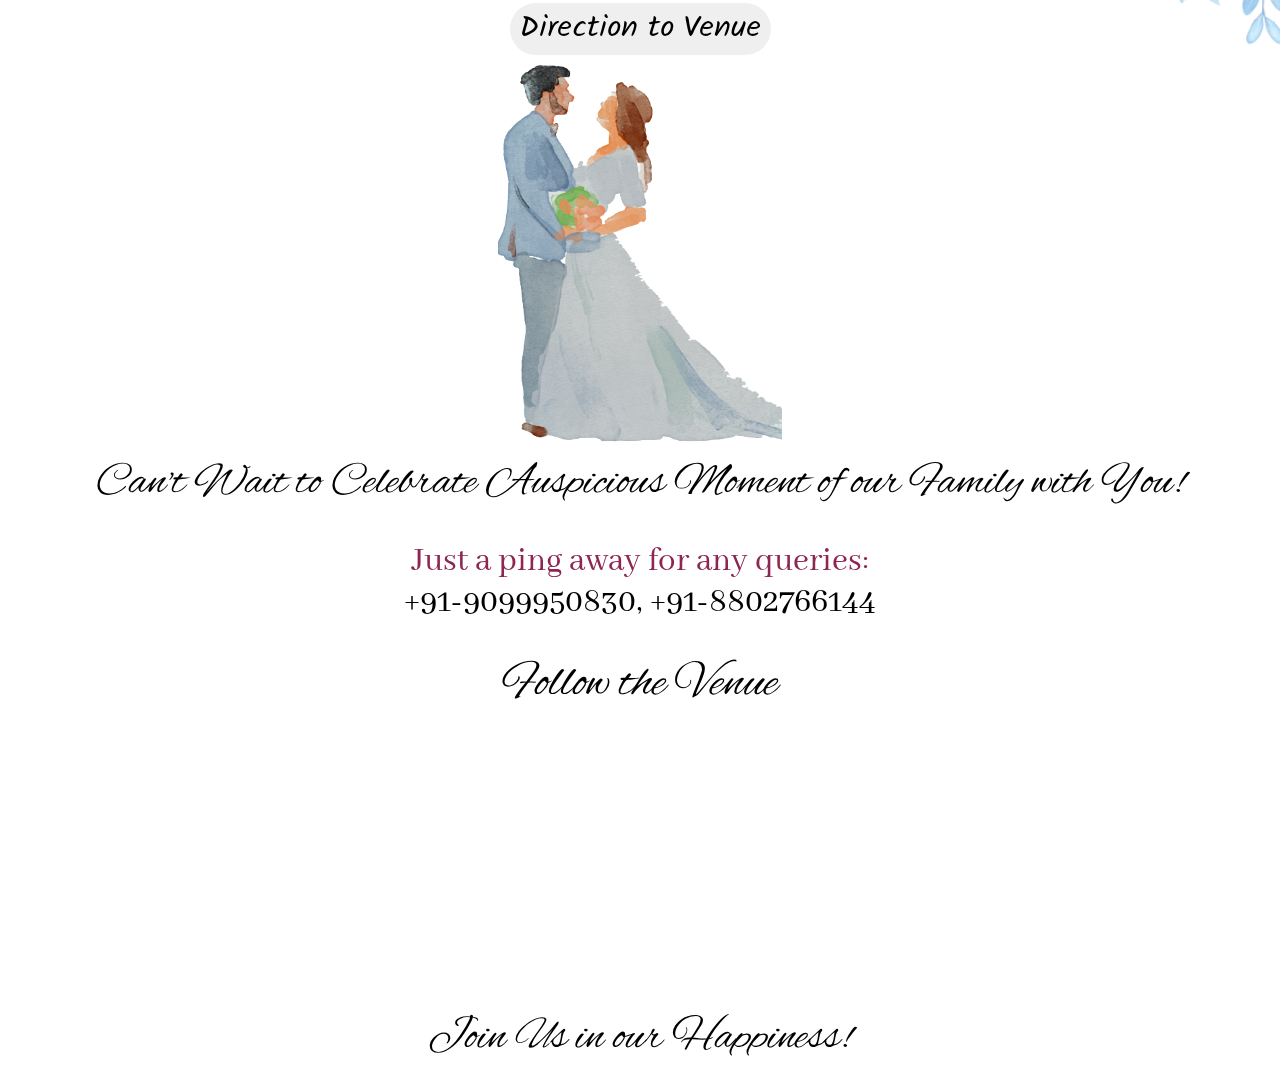
==== commit 250ef88f: "Update index.html" ====
--- a/index.html
+++ b/index.html
@@ -28,7 +28,7 @@
             <br>
             <br>
             <div class="save-the-date">Save the Date</div> 
-            <img class="calendar" src="may.png"></img>
+            <img class="calendar" src="3rdmay-removebg.png"></img>
             <div>
                 <a href="#twoLives">
                     <svg version="1.1" style="width: 80px; height: auto; margin-top: 1.5rem;"
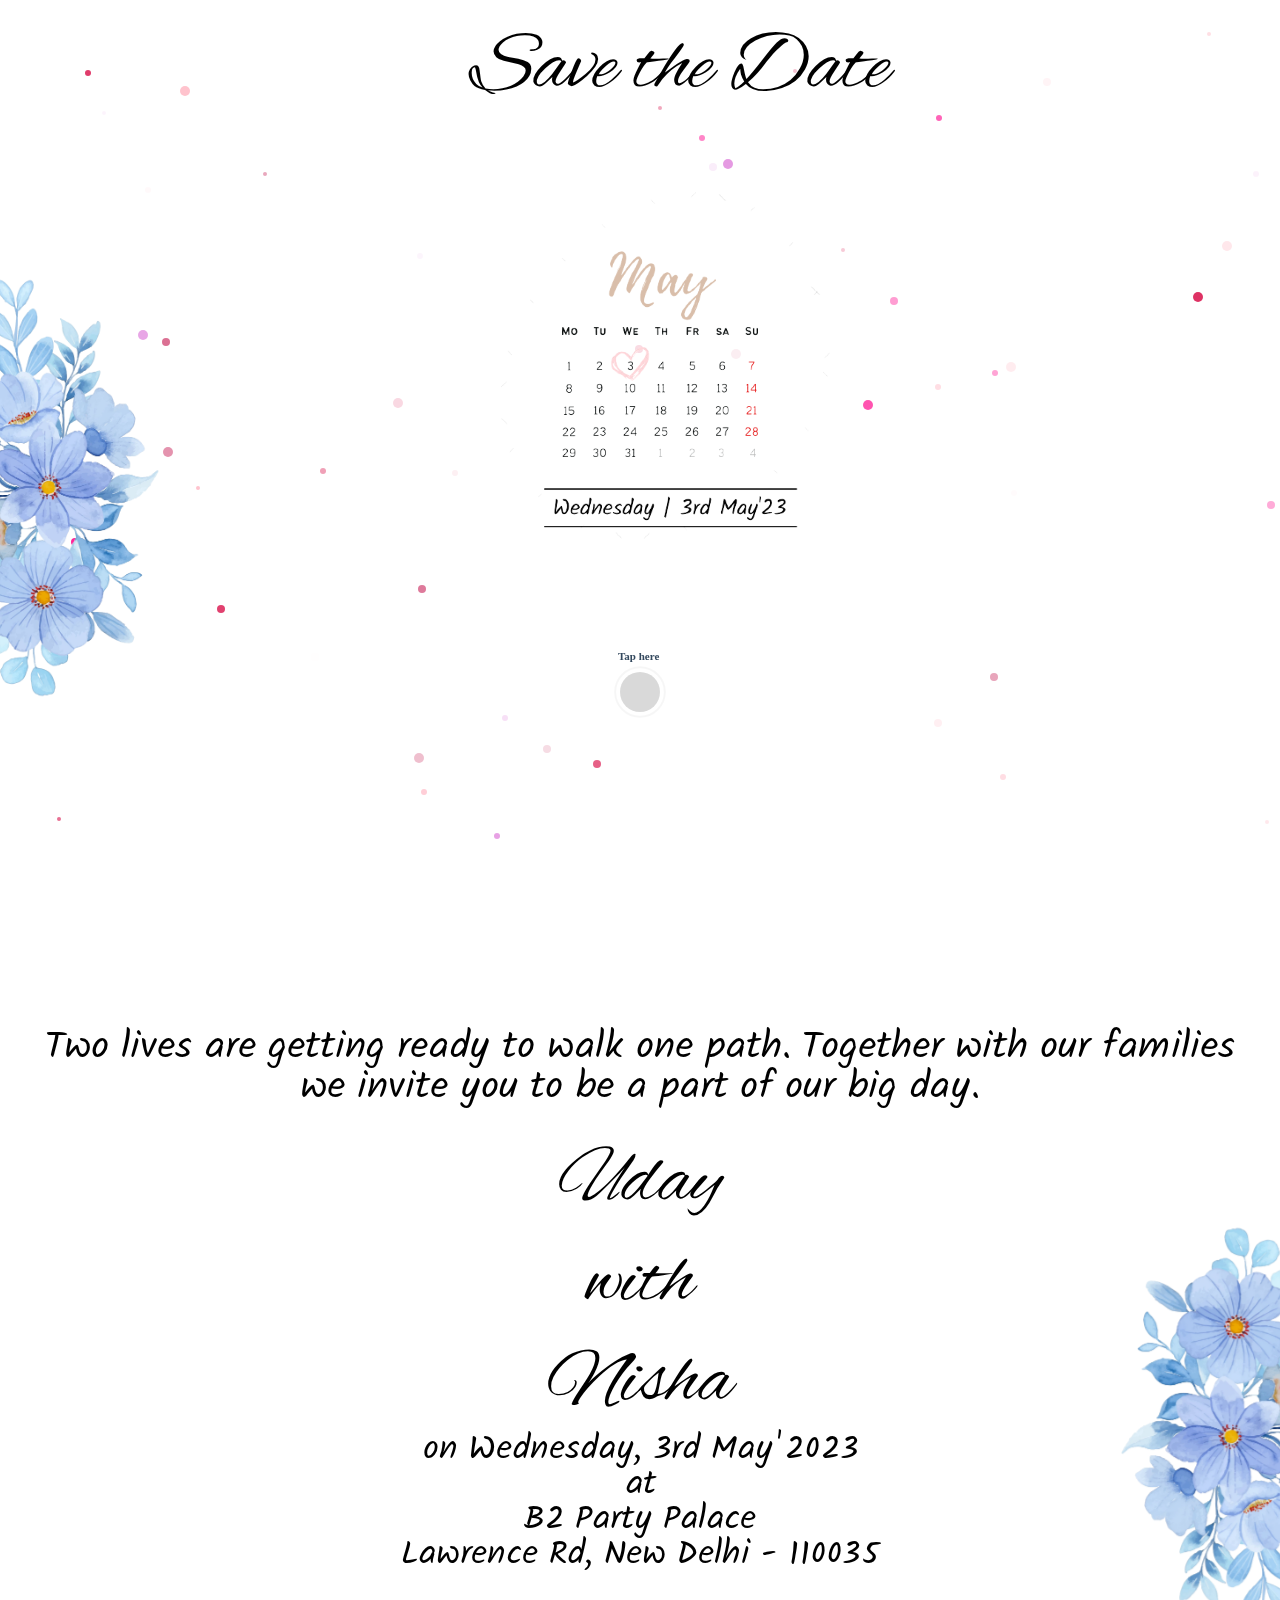
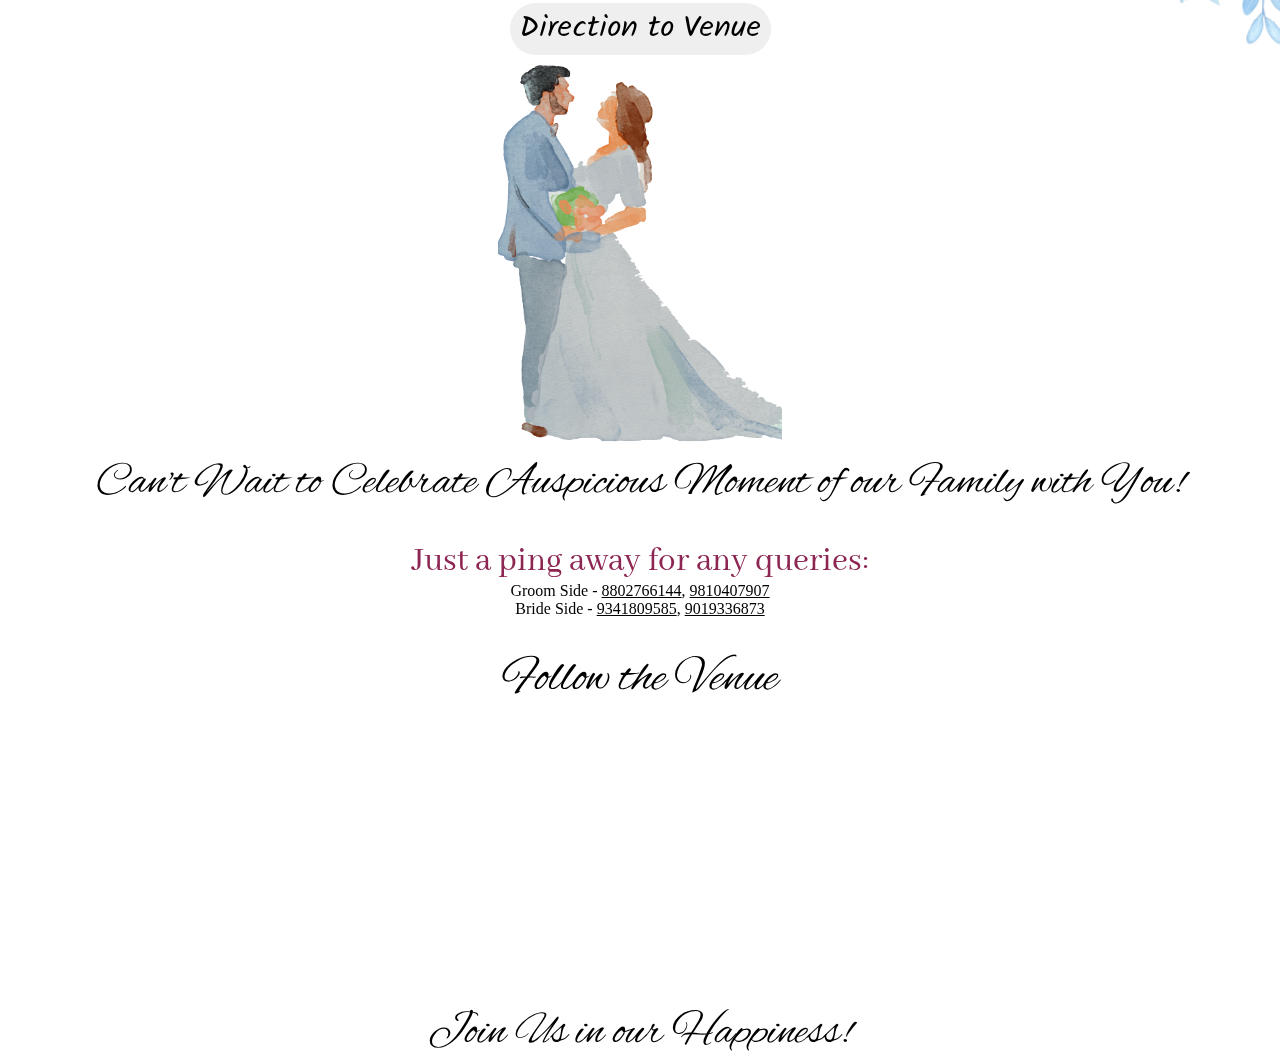
==== commit 7f3df267: "Update index.html" ====
--- a/index.html
+++ b/index.html
@@ -106,8 +106,11 @@
         
             <div class="ping-and-mob"> <br><br>
                 <span class="ping">Just a ping away for any queries:</span> <br><br>
-                <span class="mob"><a href = "tel:9099950830">+91-9099950830</a>, <a href = "tel:8802766144">+91-8802766144</a></span>
+
+               <!-- <span class="mob"><a href = "tel:9099950830">+91-9099950830</a>, <a href = "tel:8802766144">+91-8802766144</a></span>-->
             </div>
+           <div class="groom-side">Groom Side - <a href = "tel:8802766144"> 8802766144</a>, <a href = "tel:9810407907">9810407907</a></div>
+            <div class="bride-side">Bride Side - <a href = "tel:9341809585">9341809585</a>, <a href = "tel:9019336873">9019336873</a></div>
         
         
             <div class="follow-the-venue">
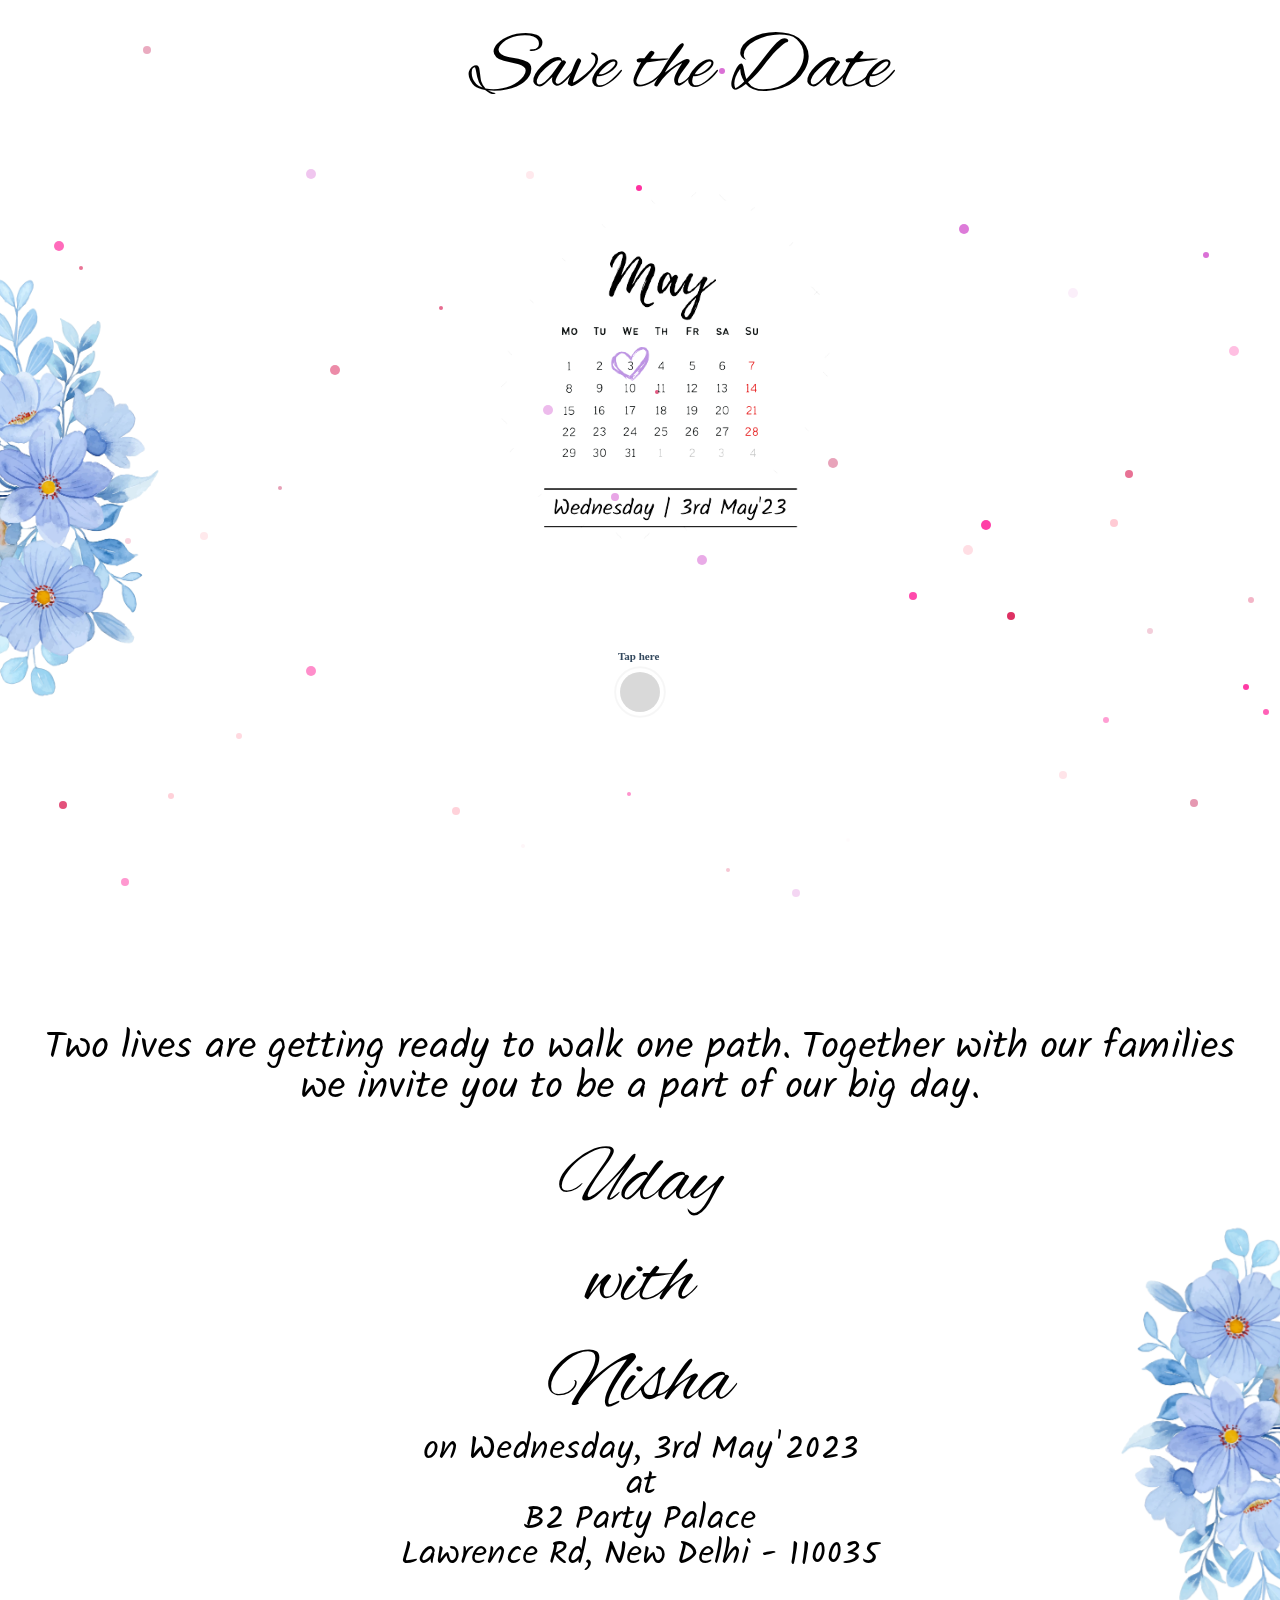
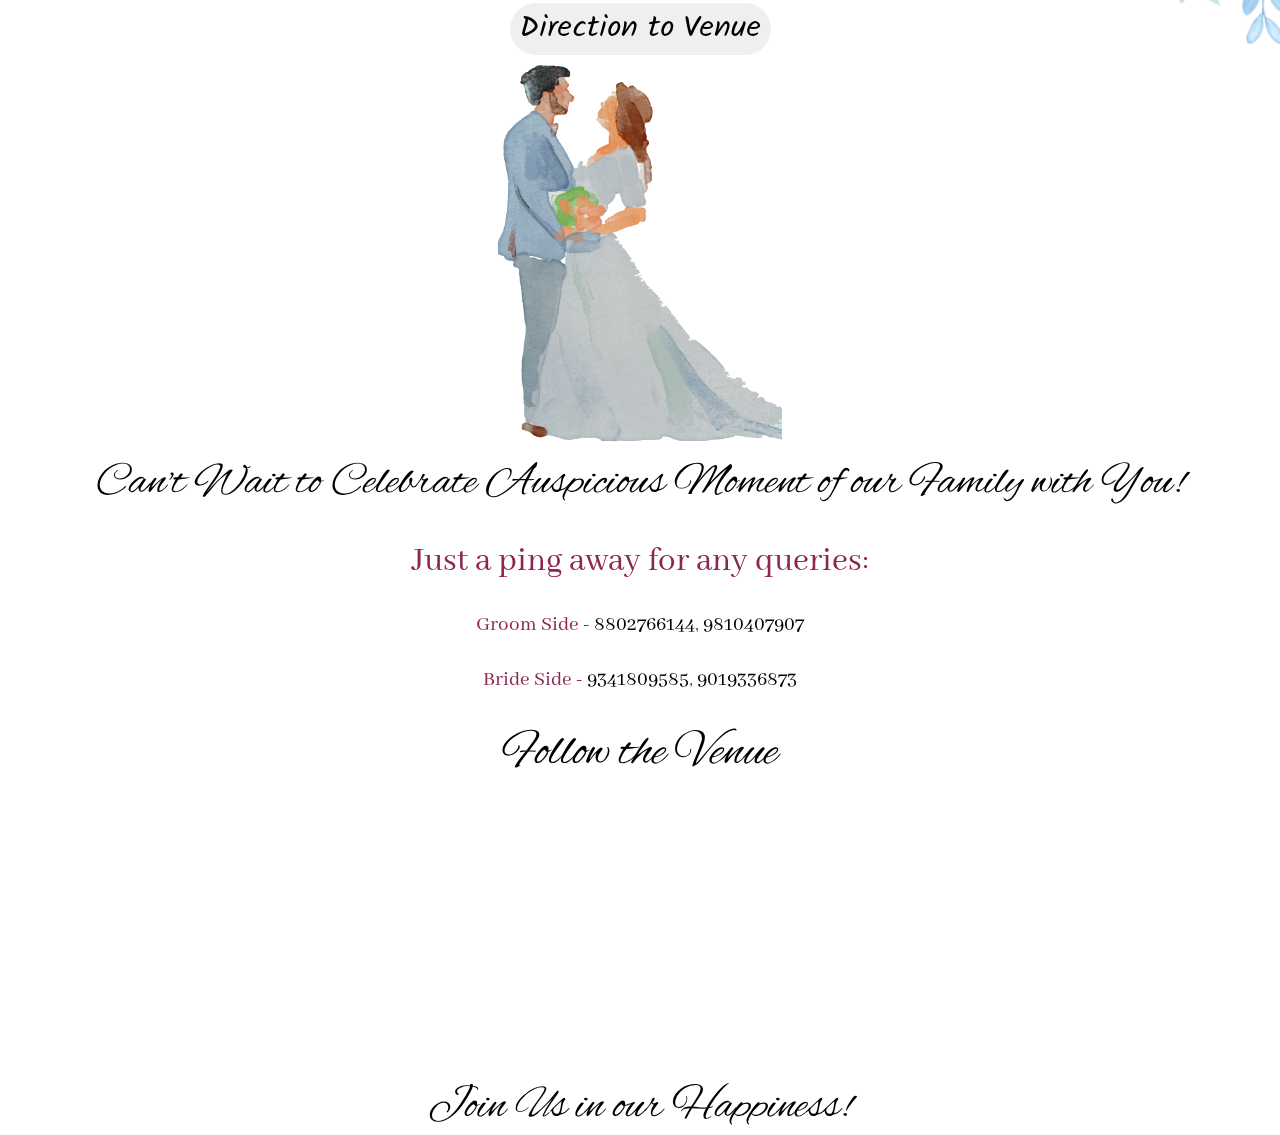
==== commit 79ea931e: "Update index.html" ====
--- a/index.html
+++ b/index.html
@@ -28,7 +28,7 @@
             <br>
             <br>
             <div class="save-the-date">Save the Date</div> 
-            <img class="calendar" src="3rdmay-removebg.png"></img>
+            <img class="calendar" src="3mayremove.png"></img>
             <div>
                 <a href="#twoLives">
                     <svg version="1.1" style="width: 80px; height: auto; margin-top: 1.5rem;"
@@ -63,6 +63,7 @@
                                 to="0"
                                 dur="1s"
                                 begin="0s"
+                                fill = "#BE94E4"
                                 repeatCount="indefinite"
                                 fill="freeze" 
                                 id="circ-anim"
--- a/style.css
+++ b/style.css
@@ -383,6 +383,21 @@
     margin-top: 30px;
 }
 
+.groom-side, .bride-side {
+
+    font-family: 'Abhaya Libre';
+    color: #8D2652;
+    font-size: 30px;
+    display: block;
+    margin-top: 30px;
+
+}
+
+.groom-side a, .bride-side a {
+    text-decoration: none;
+    color: black;
+} 
+
 .mob {
     font-family: 'Abhaya Libre';
     font-size: 35px;
@@ -847,6 +862,11 @@
         border-radius: 50%;
     }
 
+
+    .groom-side, .bride-side {
+        font-size: 31px;
+    }
+
   
 
 }
@@ -889,6 +909,10 @@
 
     .couple-img {
         margin-top: 170px;
+    }
+
+    .groom-side, .bride-side {
+        font-size: 31px;
     }
 
     .download-invitation {
@@ -927,6 +951,11 @@
     .calendarrr{
         width: 90vw;
     }
+
+    .groom-side, .bride-side {
+        font-size: 21px;
+    }
+    
 }
 
 
